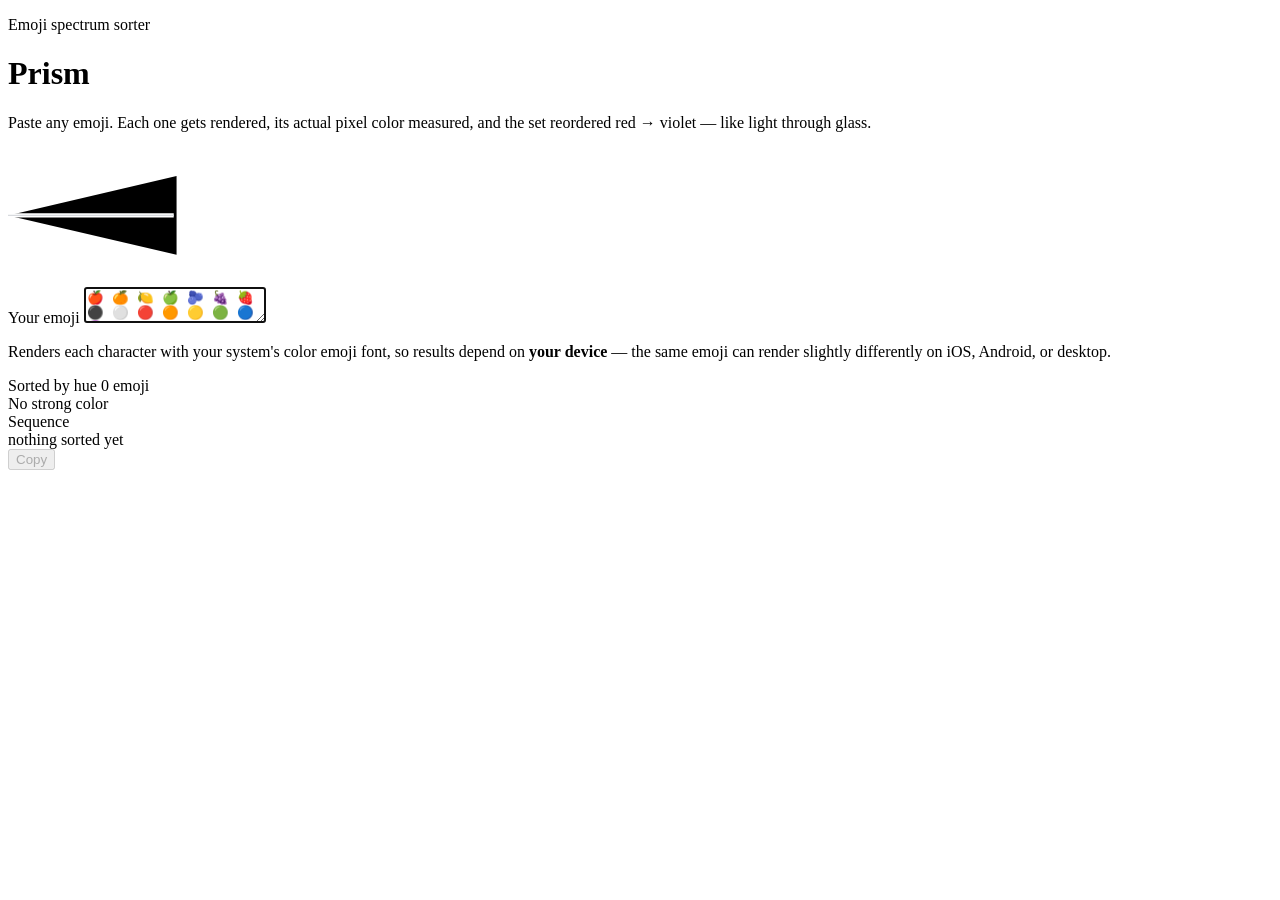
==== index.html @ acdf9fe7 "Create index.html" ====
<!DOCTYPE html>
<html lang="en">
<head>
<meta charset="UTF-8" />
<meta name="viewport" content="width=device-width, initial-scale=1.0" />
<title>Prism — sort emoji by color</title>
<link rel="stylesheet" href="style.css">
</head>
<body>
<div class="wrap">

  <p class="eyebrow">Emoji spectrum sorter</p>
  <h1>Prism</h1>
  <p class="sub">Paste any emoji. Each one gets rendered, its actual pixel color measured, and the set reordered red&nbsp;→&nbsp;violet — like light through glass.</p>

  <div class="prism-row" aria-hidden="true">
    <svg viewBox="0 0 900 96" preserveAspectRatio="none">
      <polygon points="0,48 120,20 120,76" fill="var(--glass)" stroke="var(--glass-line)" stroke-width="1.5"/>
      <line x1="0" y1="48" x2="118" y2="48" stroke="#fff" stroke-width="3"/>
      <line x1="0" y1="48" x2="118" y2="48" stroke="#d8dade" stroke-width="1"/>
      <g stroke-width="2.4" stroke-linecap="round" opacity="0.9">
        <line x1="120" y1="44" x2="900" y2="6"  stroke="var(--red)"/>
        <line x1="120" y1="45" x2="900" y2="18" stroke="var(--orange)"/>
        <line x1="120" y1="46" x2="900" y2="30" stroke="var(--yellow)"/>
        <line x1="120" y1="47" x2="900" y2="46" stroke="var(--green)"/>
        <line x1="120" y1="48" x2="900" y2="62" stroke="var(--teal)"/>
        <line x1="120" y1="49" x2="900" y2="76" stroke="var(--blue)"/>
        <line x1="120" y1="50" x2="900" y2="88" stroke="var(--indigo)"/>
      </g>
    </svg>
  </div>

  <div class="field">
    <label class="field-label" for="emoji-input">Your emoji</label>
    <textarea id="emoji-input" placeholder="🍎 🍊 🍋 🍏 🫐 🍇 🍓 ⚫ ⚪ 🔴 🟠 🟡 🟢 🔵 🟣" autofocus></textarea>
  </div>
  <p class="hint">Renders each character with your system's color emoji font, so results depend on <b>your device</b> — the same emoji can render slightly differently on iOS, Android, or desktop.</p>

  <div class="section-label">
    <span>Sorted by hue</span>
    <span class="count" id="count-label">0 emoji</span>
  </div>

  <div class="track-outer">
    <div class="spectrum-key" aria-hidden="true"></div>
    <div class="track" id="track"></div>
  </div>

  <div class="neutral-shelf" id="neutral-shelf">
    <span class="shelf-label">No strong color</span>
  </div>

  <div class="section-label"><span>Sequence</span></div>
  <div class="sequence">
    <div class="seq-text empty" id="seq-text">nothing sorted yet</div>
    <button class="copy" id="copy-btn" disabled>Copy</button>
  </div>
  <p class="status" id="status"></p>

</div>

<canvas id="sampler" width="72" height="72" style="display:none"></canvas>

<script src="script.js"></script>
</body>
</html>
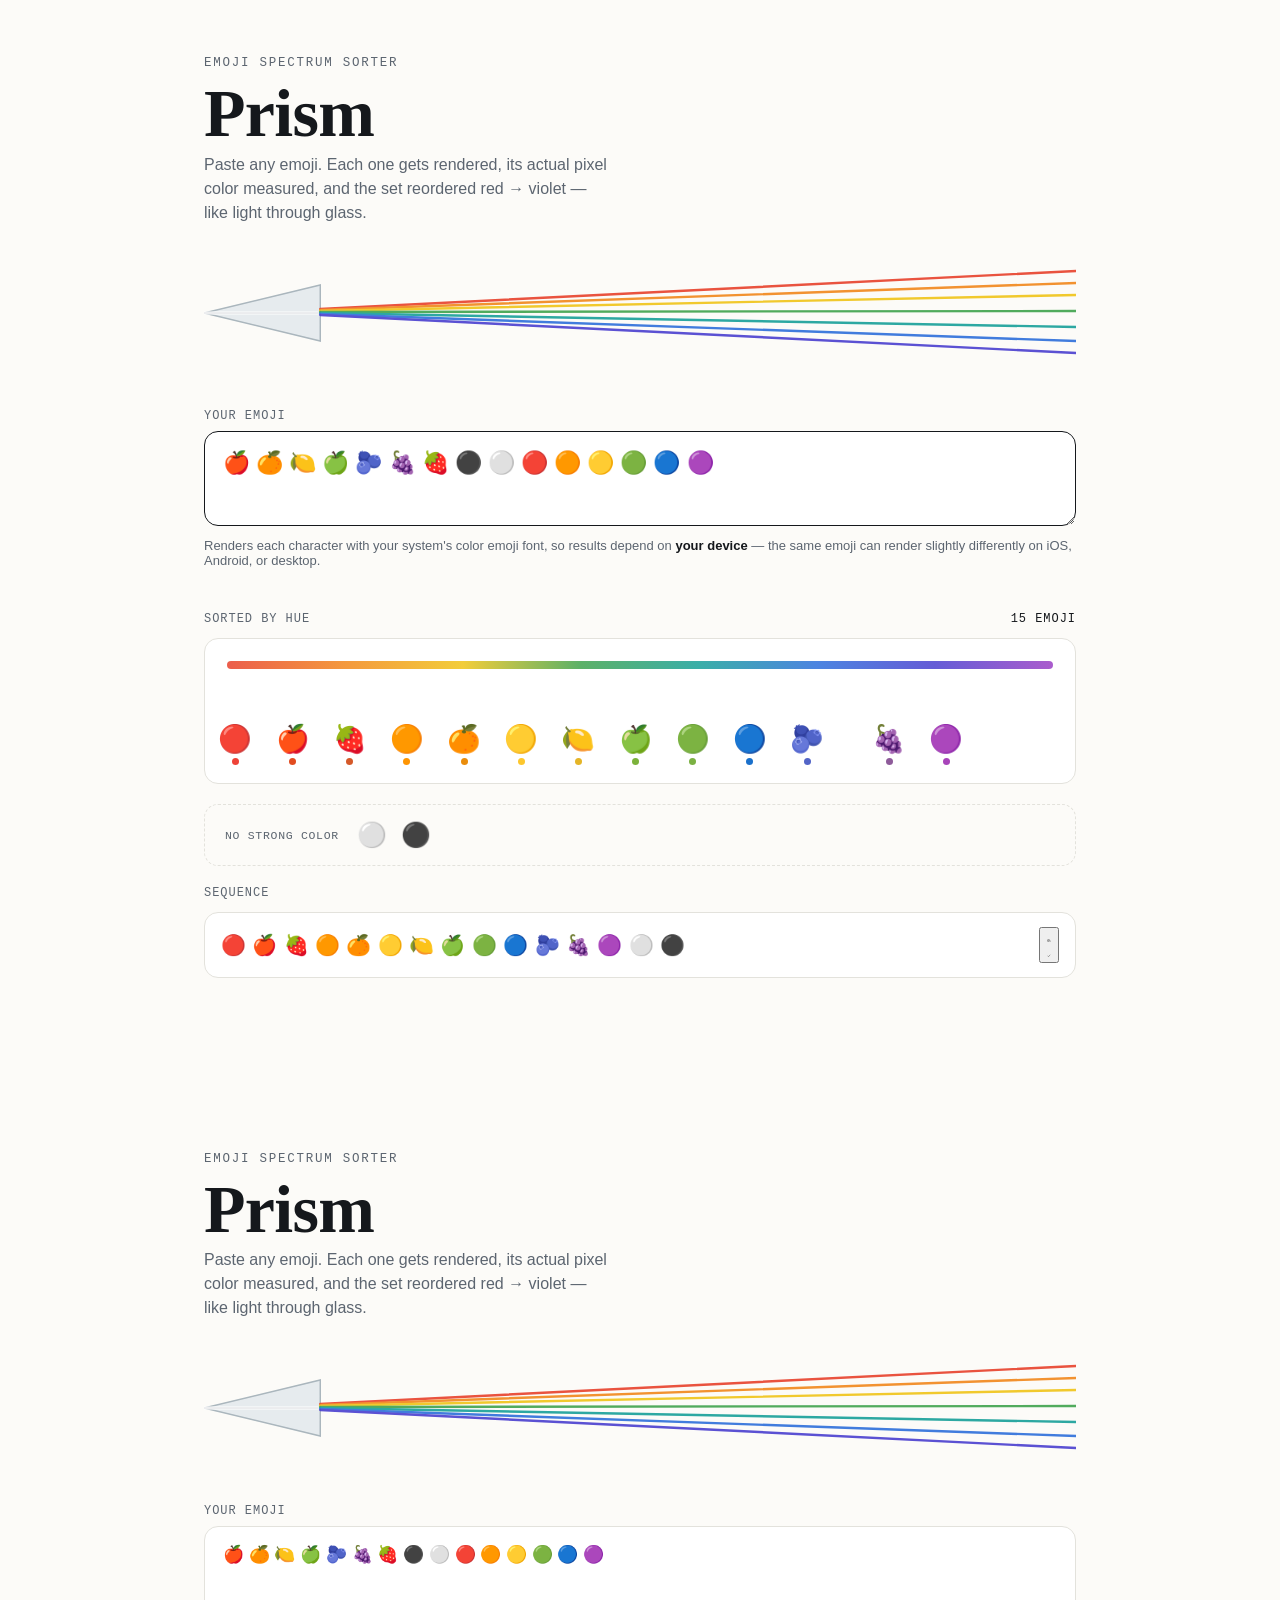
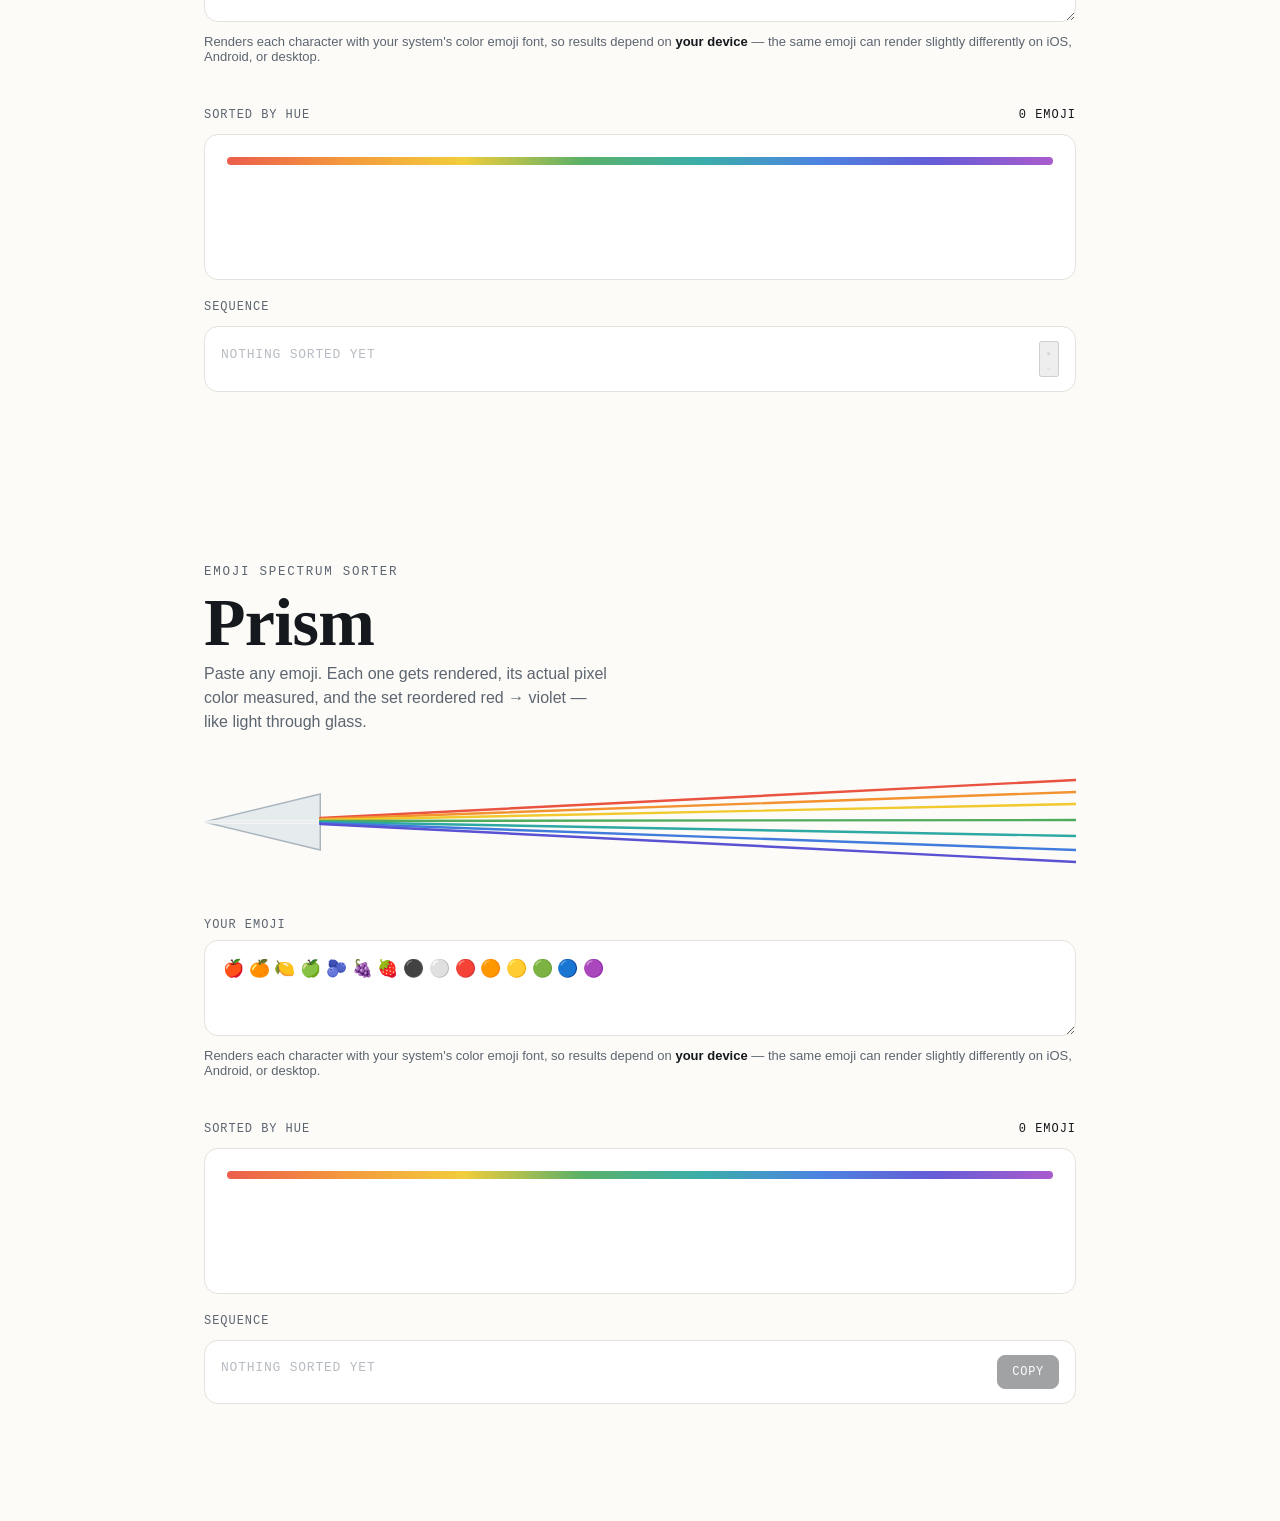
==== commit 87507837: "Update index.html expand text box and improve copying" ====
--- a/index.html
+++ b/index.html
@@ -1,4 +1,6 @@
 <!DOCTYPE html>
+<html lang="en">
+<head><!DOCTYPE html>
 <html lang="en">
 <head>
 <meta charset="UTF-8" />
@@ -53,7 +55,15 @@
   <div class="section-label"><span>Sequence</span></div>
   <div class="sequence">
     <div class="seq-text empty" id="seq-text">nothing sorted yet</div>
-    <button class="copy" id="copy-btn" disabled>Copy</button>
+    <button class="copy-icon-btn" id="copy-btn" disabled aria-label="Copy sequence" title="Copy">
+      <svg class="icon icon-copy" viewBox="0 0 20 20" fill="none" xmlns="http://www.w3.org/2000/svg">
+        <rect x="7" y="7" width="10" height="10" rx="2" stroke="currentColor" stroke-width="1.6"/>
+        <path d="M13 7V5a2 2 0 0 0-2-2H5a2 2 0 0 0-2 2v6a2 2 0 0 0 2 2h2" stroke="currentColor" stroke-width="1.6"/>
+      </svg>
+      <svg class="icon icon-check" viewBox="0 0 20 20" fill="none" xmlns="http://www.w3.org/2000/svg">
+        <path d="M4 10.5l4 4 8-9" stroke="currentColor" stroke-width="1.8" stroke-linecap="round" stroke-linejoin="round"/>
+      </svg>
+    </button>
   </div>
   <p class="status" id="status"></p>
 
@@ -64,3 +74,141 @@
 <script src="script.js"></script>
 </body>
 </html>
+
+<meta charset="UTF-8" /><!DOCTYPE html>
+<html lang="en">
+<head>
+<meta charset="UTF-8" />
+<meta name="viewport" content="width=device-width, initial-scale=1.0" />
+<title>Prism — sort emoji by color</title>
+<link rel="stylesheet" href="style.css">
+</head>
+<body>
+<div class="wrap">
+
+  <p class="eyebrow">Emoji spectrum sorter</p>
+  <h1>Prism</h1>
+  <p class="sub">Paste any emoji. Each one gets rendered, its actual pixel color measured, and the set reordered red&nbsp;→&nbsp;violet — like light through glass.</p>
+
+  <div class="prism-row" aria-hidden="true">
+    <svg viewBox="0 0 900 96" preserveAspectRatio="none">
+      <polygon points="0,48 120,20 120,76" fill="var(--glass)" stroke="var(--glass-line)" stroke-width="1.5"/>
+      <line x1="0" y1="48" x2="118" y2="48" stroke="#fff" stroke-width="3"/>
+      <line x1="0" y1="48" x2="118" y2="48" stroke="#d8dade" stroke-width="1"/>
+      <g stroke-width="2.4" stroke-linecap="round" opacity="0.9">
+        <line x1="120" y1="44" x2="900" y2="6"  stroke="var(--red)"/>
+        <line x1="120" y1="45" x2="900" y2="18" stroke="var(--orange)"/>
+        <line x1="120" y1="46" x2="900" y2="30" stroke="var(--yellow)"/>
+        <line x1="120" y1="47" x2="900" y2="46" stroke="var(--green)"/>
+        <line x1="120" y1="48" x2="900" y2="62" stroke="var(--teal)"/>
+        <line x1="120" y1="49" x2="900" y2="76" stroke="var(--blue)"/>
+        <line x1="120" y1="50" x2="900" y2="88" stroke="var(--indigo)"/>
+      </g>
+    </svg>
+  </div>
+
+  <div class="field">
+    <label class="field-label" for="emoji-input">Your emoji</label>
+    <textarea id="emoji-input" placeholder="🍎 🍊 🍋 🍏 🫐 🍇 🍓 ⚫ ⚪ 🔴 🟠 🟡 🟢 🔵 🟣" autofocus></textarea>
+  </div>
+  <p class="hint">Renders each character with your system's color emoji font, so results depend on <b>your device</b> — the same emoji can render slightly differently on iOS, Android, or desktop.</p>
+
+  <div class="section-label">
+    <span>Sorted by hue</span>
+    <span class="count" id="count-label">0 emoji</span>
+  </div>
+
+  <div class="track-outer">
+    <div class="spectrum-key" aria-hidden="true"></div>
+    <div class="track" id="track"></div>
+  </div>
+
+  <div class="neutral-shelf" id="neutral-shelf">
+    <span class="shelf-label">No strong color</span>
+  </div>
+
+  <div class="section-label"><span>Sequence</span></div>
+  <div class="sequence">
+    <div class="seq-text empty" id="seq-text">nothing sorted yet</div>
+    <button class="copy-icon-btn" id="copy-btn" disabled aria-label="Copy sequence" title="Copy">
+      <svg class="icon icon-copy" viewBox="0 0 20 20" fill="none" xmlns="http://www.w3.org/2000/svg">
+        <rect x="7" y="7" width="10" height="10" rx="2" stroke="currentColor" stroke-width="1.6"/>
+        <path d="M13 7V5a2 2 0 0 0-2-2H5a2 2 0 0 0-2 2v6a2 2 0 0 0 2 2h2" stroke="currentColor" stroke-width="1.6"/>
+      </svg>
+      <svg class="icon icon-check" viewBox="0 0 20 20" fill="none" xmlns="http://www.w3.org/2000/svg">
+        <path d="M4 10.5l4 4 8-9" stroke="currentColor" stroke-width="1.8" stroke-linecap="round" stroke-linejoin="round"/>
+      </svg>
+    </button>
+  </div>
+  <p class="status" id="status"></p>
+
+</div>
+
+<canvas id="sampler" width="72" height="72" style="display:none"></canvas>
+
+<script src="script.js"></script>
+</body>
+</html>
+
+<meta name="viewport" content="width=device-width, initial-scale=1.0" />
+<title>Prism — sort emoji by color</title>
+<link rel="stylesheet" href="style.css">
+</head>
+<body>
+<div class="wrap">
+
+  <p class="eyebrow">Emoji spectrum sorter</p>
+  <h1>Prism</h1>
+  <p class="sub">Paste any emoji. Each one gets rendered, its actual pixel color measured, and the set reordered red&nbsp;→&nbsp;violet — like light through glass.</p>
+
+  <div class="prism-row" aria-hidden="true">
+    <svg viewBox="0 0 900 96" preserveAspectRatio="none">
+      <polygon points="0,48 120,20 120,76" fill="var(--glass)" stroke="var(--glass-line)" stroke-width="1.5"/>
+      <line x1="0" y1="48" x2="118" y2="48" stroke="#fff" stroke-width="3"/>
+      <line x1="0" y1="48" x2="118" y2="48" stroke="#d8dade" stroke-width="1"/>
+      <g stroke-width="2.4" stroke-linecap="round" opacity="0.9">
+        <line x1="120" y1="44" x2="900" y2="6"  stroke="var(--red)"/>
+        <line x1="120" y1="45" x2="900" y2="18" stroke="var(--orange)"/>
+        <line x1="120" y1="46" x2="900" y2="30" stroke="var(--yellow)"/>
+        <line x1="120" y1="47" x2="900" y2="46" stroke="var(--green)"/>
+        <line x1="120" y1="48" x2="900" y2="62" stroke="var(--teal)"/>
+        <line x1="120" y1="49" x2="900" y2="76" stroke="var(--blue)"/>
+        <line x1="120" y1="50" x2="900" y2="88" stroke="var(--indigo)"/>
+      </g>
+    </svg>
+  </div>
+
+  <div class="field">
+    <label class="field-label" for="emoji-input">Your emoji</label>
+    <textarea id="emoji-input" placeholder="🍎 🍊 🍋 🍏 🫐 🍇 🍓 ⚫ ⚪ 🔴 🟠 🟡 🟢 🔵 🟣" autofocus></textarea>
+  </div>
+  <p class="hint">Renders each character with your system's color emoji font, so results depend on <b>your device</b> — the same emoji can render slightly differently on iOS, Android, or desktop.</p>
+
+  <div class="section-label">
+    <span>Sorted by hue</span>
+    <span class="count" id="count-label">0 emoji</span>
+  </div>
+
+  <div class="track-outer">
+    <div class="spectrum-key" aria-hidden="true"></div>
+    <div class="track" id="track"></div>
+  </div>
+
+  <div class="neutral-shelf" id="neutral-shelf">
+    <span class="shelf-label">No strong color</span>
+  </div>
+
+  <div class="section-label"><span>Sequence</span></div>
+  <div class="sequence">
+    <div class="seq-text empty" id="seq-text">nothing sorted yet</div>
+    <button class="copy" id="copy-btn" disabled>Copy</button>
+  </div>
+  <p class="status" id="status"></p>
+
+</div>
+
+<canvas id="sampler" width="72" height="72" style="display:none"></canvas>
+
+<script src="script.js"></script>
+</body>
+</html>
--- a/style.css
+++ b/style.css
@@ -0,0 +1,252 @@
+:root{
+  --paper:#fcfbf8;
+  --ink:#15181c;
+  --ink-soft:#5c6570;
+  --line:#e3e2dc;
+  --glass:#e6ebee;
+  --glass-line:#aab6bd;
+  --red:#e8412c;
+  --orange:#f2871b;
+  --yellow:#f0c418;
+  --green:#3fa34d;
+  --teal:#17a099;
+  --blue:#2d6fdb;
+  --indigo:#4a3fcf;
+  --violet:#9b3fc4;
+  --radius:14px;
+
+  --font-display: Georgia, 'Times New Roman', ui-serif, serif;
+  --font-body: -apple-system, BlinkMacSystemFont, 'Segoe UI', Roboto, Helvetica, Arial, sans-serif;
+  --font-mono: ui-monospace, 'SF Mono', 'Cascadia Mono', 'Consolas', 'Courier New', monospace;
+}
+
+* { box-sizing: border-box; }
+
+body{
+  margin:0;
+  background:var(--paper);
+  color:var(--ink);
+  font-family:var(--font-body);
+  -webkit-font-smoothing:antialiased;
+}
+
+.wrap{
+  max-width:920px;
+  margin:0 auto;
+  padding:56px 24px 80px;
+}
+
+.eyebrow{
+  font-family:var(--font-mono);
+  font-size:12.5px;
+  letter-spacing:.14em;
+  text-transform:uppercase;
+  color:var(--ink-soft);
+  margin:0 0 10px;
+}
+
+h1{
+  font-family:var(--font-display);
+  font-optical-sizing:auto;
+  font-weight:600;
+  font-size:clamp(40px, 8vw, 68px);
+  line-height:.98;
+  letter-spacing:-0.01em;
+  margin:0 0 6px;
+}
+
+.sub{
+  color:var(--ink-soft);
+  font-size:16px;
+  max-width:46ch;
+  margin:0 0 40px;
+  line-height:1.5;
+}
+
+/* ---- prism graphic ---- */
+.prism-row{
+  display:flex;
+  align-items:center;
+  gap:0;
+  margin-bottom:48px;
+  height:96px;
+}
+.prism-row svg{ width:100%; height:100%; display:block; }
+
+/* ---- input ---- */
+.field{
+  position:relative;
+  margin-bottom:8px;
+}
+label.field-label{
+  display:block;
+  font-family:var(--font-mono);
+  font-size:12px;
+  letter-spacing:.08em;
+  text-transform:uppercase;
+  color:var(--ink-soft);
+  margin-bottom:8px;
+}
+textarea{
+  width:100%;
+  resize:vertical;
+  min-height:64px;
+  max-height:200px;
+  border:1.5px solid var(--line);
+  border-radius:var(--radius);
+  background:#fff;
+  padding:16px 18px;
+  font-size:22px;
+  font-family:var(--font-body);
+  color:var(--ink);
+  line-height:1.4;
+  outline:none;
+  transition:border-color .15s ease;
+}
+textarea:focus{ border-color:var(--ink); }
+textarea::placeholder{ color:#b7bcc2; font-size:17px; }
+
+.hint{
+  font-size:13px;
+  color:var(--ink-soft);
+  margin:8px 0 44px;
+}
+.hint b{ color:var(--ink); font-weight:600; }
+
+/* ---- output section ---- */
+.section-label{
+  font-family:var(--font-mono);
+  font-size:12px;
+  letter-spacing:.08em;
+  text-transform:uppercase;
+  color:var(--ink-soft);
+  display:flex;
+  justify-content:space-between;
+  align-items:baseline;
+  margin-bottom:12px;
+}
+.count{ color:var(--ink); font-weight:500; }
+
+.track-outer{
+  border:1.5px solid var(--line);
+  border-radius:var(--radius);
+  background:#fff;
+  padding:22px 22px 18px;
+  margin-bottom:20px;
+}
+
+.spectrum-key{
+  height:8px;
+  border-radius:5px;
+  margin-bottom:22px;
+  background:linear-gradient(90deg,
+    var(--red), var(--orange), var(--yellow), var(--green),
+    var(--teal), var(--blue), var(--indigo), var(--violet));
+  opacity:.85;
+}
+
+.track{
+  position:relative;
+  height:74px;
+}
+.chip{
+  position:absolute;
+  bottom:0;
+  transform:translateX(-50%);
+  display:flex;
+  flex-direction:column;
+  align-items:center;
+  gap:5px;
+  transition:left .35s cubic-bezier(.2,.7,.3,1);
+}
+.chip .glyph{
+  font-size:27px;
+  line-height:1;
+}
+.chip .dot{
+  width:7px;
+  height:7px;
+  border-radius:50%;
+  background:var(--dotcolor, #ccc);
+}
+
+.neutral-shelf{
+  border:1.5px dashed var(--line);
+  border-radius:var(--radius);
+  padding:16px 20px;
+  display:none;
+  align-items:center;
+  gap:14px;
+  flex-wrap:wrap;
+  margin-bottom:20px;
+}
+.neutral-shelf.show{ display:flex; }
+.neutral-shelf .shelf-label{
+  font-family:var(--font-mono);
+  font-size:11.5px;
+  letter-spacing:.06em;
+  text-transform:uppercase;
+  color:var(--ink-soft);
+  margin-right:4px;
+}
+.neutral-shelf .glyph{ font-size:24px; }
+
+/* ---- sequence readout ---- */
+.sequence{
+  display:flex;
+  align-items:center;
+  gap:12px;
+  border:1.5px solid var(--line);
+  border-radius:var(--radius);
+  padding:14px 16px;
+  background:#fff;
+}
+.sequence .seq-text{
+  flex:1;
+  font-size:20px;
+  letter-spacing:.02em;
+  word-break:break-all;
+  min-height:24px;
+}
+.sequence .seq-text.empty{
+  font-family:var(--font-mono);
+  font-size:13px;
+  color:#b7bcc2;
+  text-transform:uppercase;
+  letter-spacing:.06em;
+}
+button.copy{
+  font-family:var(--font-mono);
+  font-size:12px;
+  letter-spacing:.06em;
+  text-transform:uppercase;
+  border:1.5px solid var(--ink);
+  background:var(--ink);
+  color:var(--paper);
+  border-radius:8px;
+  padding:9px 14px;
+  cursor:pointer;
+  white-space:nowrap;
+  transition:opacity .15s ease;
+}
+button.copy:hover{ opacity:.82; }
+button.copy:active{ opacity:.65; }
+button.copy:disabled{ opacity:.4; cursor:default; }
+
+.status{
+  font-family:var(--font-mono);
+  font-size:11.5px;
+  color:var(--ink-soft);
+  margin-top:10px;
+  min-height:16px;
+}
+
+@media (max-width:520px){
+  .wrap{ padding:40px 18px 60px; }
+  .prism-row{ height:64px; margin-bottom:34px; }
+  textarea{ font-size:19px; }
+}
+
+@media (prefers-reduced-motion: reduce){
+  .chip{ transition:none; }
+}
--- a/style.css
+++ b/style.css
@@ -0,0 +1,252 @@
+:root{
+  --paper:#fcfbf8;
+  --ink:#15181c;
+  --ink-soft:#5c6570;
+  --line:#e3e2dc;
+  --glass:#e6ebee;
+  --glass-line:#aab6bd;
+  --red:#e8412c;
+  --orange:#f2871b;
+  --yellow:#f0c418;
+  --green:#3fa34d;
+  --teal:#17a099;
+  --blue:#2d6fdb;
+  --indigo:#4a3fcf;
+  --violet:#9b3fc4;
+  --radius:14px;
+
+  --font-display: Georgia, 'Times New Roman', ui-serif, serif;
+  --font-body: -apple-system, BlinkMacSystemFont, 'Segoe UI', Roboto, Helvetica, Arial, sans-serif;
+  --font-mono: ui-monospace, 'SF Mono', 'Cascadia Mono', 'Consolas', 'Courier New', monospace;
+}
+
+* { box-sizing: border-box; }
+
+body{
+  margin:0;
+  background:var(--paper);
+  color:var(--ink);
+  font-family:var(--font-body);
+  -webkit-font-smoothing:antialiased;
+}
+
+.wrap{
+  max-width:920px;
+  margin:0 auto;
+  padding:56px 24px 80px;
+}
+
+.eyebrow{
+  font-family:var(--font-mono);
+  font-size:12.5px;
+  letter-spacing:.14em;
+  text-transform:uppercase;
+  color:var(--ink-soft);
+  margin:0 0 10px;
+}
+
+h1{
+  font-family:var(--font-display);
+  font-optical-sizing:auto;
+  font-weight:600;
+  font-size:clamp(40px, 8vw, 68px);
+  line-height:.98;
+  letter-spacing:-0.01em;
+  margin:0 0 6px;
+}
+
+.sub{
+  color:var(--ink-soft);
+  font-size:16px;
+  max-width:46ch;
+  margin:0 0 40px;
+  line-height:1.5;
+}
+
+/* ---- prism graphic ---- */
+.prism-row{
+  display:flex;
+  align-items:center;
+  gap:0;
+  margin-bottom:48px;
+  height:96px;
+}
+.prism-row svg{ width:100%; height:100%; display:block; }
+
+/* ---- input ---- */
+.field{
+  position:relative;
+  margin-bottom:8px;
+}
+label.field-label{
+  display:block;
+  font-family:var(--font-mono);
+  font-size:12px;
+  letter-spacing:.08em;
+  text-transform:uppercase;
+  color:var(--ink-soft);
+  margin-bottom:8px;
+}
+textarea{
+  width:100%;
+  resize:vertical;
+  min-height:64px;
+  max-height:200px;
+  border:1.5px solid var(--line);
+  border-radius:var(--radius);
+  background:#fff;
+  padding:16px 18px;
+  font-size:22px;
+  font-family:var(--font-body);
+  color:var(--ink);
+  line-height:1.4;
+  outline:none;
+  transition:border-color .15s ease;
+}
+textarea:focus{ border-color:var(--ink); }
+textarea::placeholder{ color:#b7bcc2; font-size:17px; }
+
+.hint{
+  font-size:13px;
+  color:var(--ink-soft);
+  margin:8px 0 44px;
+}
+.hint b{ color:var(--ink); font-weight:600; }
+
+/* ---- output section ---- */
+.section-label{
+  font-family:var(--font-mono);
+  font-size:12px;
+  letter-spacing:.08em;
+  text-transform:uppercase;
+  color:var(--ink-soft);
+  display:flex;
+  justify-content:space-between;
+  align-items:baseline;
+  margin-bottom:12px;
+}
+.count{ color:var(--ink); font-weight:500; }
+
+.track-outer{
+  border:1.5px solid var(--line);
+  border-radius:var(--radius);
+  background:#fff;
+  padding:22px 22px 18px;
+  margin-bottom:20px;
+}
+
+.spectrum-key{
+  height:8px;
+  border-radius:5px;
+  margin-bottom:22px;
+  background:linear-gradient(90deg,
+    var(--red), var(--orange), var(--yellow), var(--green),
+    var(--teal), var(--blue), var(--indigo), var(--violet));
+  opacity:.85;
+}
+
+.track{
+  position:relative;
+  height:74px;
+}
+.chip{
+  position:absolute;
+  bottom:0;
+  transform:translateX(-50%);
+  display:flex;
+  flex-direction:column;
+  align-items:center;
+  gap:5px;
+  transition:left .35s cubic-bezier(.2,.7,.3,1);
+}
+.chip .glyph{
+  font-size:27px;
+  line-height:1;
+}
+.chip .dot{
+  width:7px;
+  height:7px;
+  border-radius:50%;
+  background:var(--dotcolor, #ccc);
+}
+
+.neutral-shelf{
+  border:1.5px dashed var(--line);
+  border-radius:var(--radius);
+  padding:16px 20px;
+  display:none;
+  align-items:center;
+  gap:14px;
+  flex-wrap:wrap;
+  margin-bottom:20px;
+}
+.neutral-shelf.show{ display:flex; }
+.neutral-shelf .shelf-label{
+  font-family:var(--font-mono);
+  font-size:11.5px;
+  letter-spacing:.06em;
+  text-transform:uppercase;
+  color:var(--ink-soft);
+  margin-right:4px;
+}
+.neutral-shelf .glyph{ font-size:24px; }
+
+/* ---- sequence readout ---- */
+.sequence{
+  display:flex;
+  align-items:center;
+  gap:12px;
+  border:1.5px solid var(--line);
+  border-radius:var(--radius);
+  padding:14px 16px;
+  background:#fff;
+}
+.sequence .seq-text{
+  flex:1;
+  font-size:20px;
+  letter-spacing:.02em;
+  word-break:break-all;
+  min-height:24px;
+}
+.sequence .seq-text.empty{
+  font-family:var(--font-mono);
+  font-size:13px;
+  color:#b7bcc2;
+  text-transform:uppercase;
+  letter-spacing:.06em;
+}
+button.copy{
+  font-family:var(--font-mono);
+  font-size:12px;
+  letter-spacing:.06em;
+  text-transform:uppercase;
+  border:1.5px solid var(--ink);
+  background:var(--ink);
+  color:var(--paper);
+  border-radius:8px;
+  padding:9px 14px;
+  cursor:pointer;
+  white-space:nowrap;
+  transition:opacity .15s ease;
+}
+button.copy:hover{ opacity:.82; }
+button.copy:active{ opacity:.65; }
+button.copy:disabled{ opacity:.4; cursor:default; }
+
+.status{
+  font-family:var(--font-mono);
+  font-size:11.5px;
+  color:var(--ink-soft);
+  margin-top:10px;
+  min-height:16px;
+}
+
+@media (max-width:520px){
+  .wrap{ padding:40px 18px 60px; }
+  .prism-row{ height:64px; margin-bottom:34px; }
+  textarea{ font-size:19px; }
+}
+
+@media (prefers-reduced-motion: reduce){
+  .chip{ transition:none; }
+}
--- a/style.css
+++ b/style.css
@@ -0,0 +1,252 @@
+:root{
+  --paper:#fcfbf8;
+  --ink:#15181c;
+  --ink-soft:#5c6570;
+  --line:#e3e2dc;
+  --glass:#e6ebee;
+  --glass-line:#aab6bd;
+  --red:#e8412c;
+  --orange:#f2871b;
+  --yellow:#f0c418;
+  --green:#3fa34d;
+  --teal:#17a099;
+  --blue:#2d6fdb;
+  --indigo:#4a3fcf;
+  --violet:#9b3fc4;
+  --radius:14px;
+
+  --font-display: Georgia, 'Times New Roman', ui-serif, serif;
+  --font-body: -apple-system, BlinkMacSystemFont, 'Segoe UI', Roboto, Helvetica, Arial, sans-serif;
+  --font-mono: ui-monospace, 'SF Mono', 'Cascadia Mono', 'Consolas', 'Courier New', monospace;
+}
+
+* { box-sizing: border-box; }
+
+body{
+  margin:0;
+  background:var(--paper);
+  color:var(--ink);
+  font-family:var(--font-body);
+  -webkit-font-smoothing:antialiased;
+}
+
+.wrap{
+  max-width:920px;
+  margin:0 auto;
+  padding:56px 24px 80px;
+}
+
+.eyebrow{
+  font-family:var(--font-mono);
+  font-size:12.5px;
+  letter-spacing:.14em;
+  text-transform:uppercase;
+  color:var(--ink-soft);
+  margin:0 0 10px;
+}
+
+h1{
+  font-family:var(--font-display);
+  font-optical-sizing:auto;
+  font-weight:600;
+  font-size:clamp(40px, 8vw, 68px);
+  line-height:.98;
+  letter-spacing:-0.01em;
+  margin:0 0 6px;
+}
+
+.sub{
+  color:var(--ink-soft);
+  font-size:16px;
+  max-width:46ch;
+  margin:0 0 40px;
+  line-height:1.5;
+}
+
+/* ---- prism graphic ---- */
+.prism-row{
+  display:flex;
+  align-items:center;
+  gap:0;
+  margin-bottom:48px;
+  height:96px;
+}
+.prism-row svg{ width:100%; height:100%; display:block; }
+
+/* ---- input ---- */
+.field{
+  position:relative;
+  margin-bottom:8px;
+}
+label.field-label{
+  display:block;
+  font-family:var(--font-mono);
+  font-size:12px;
+  letter-spacing:.08em;
+  text-transform:uppercase;
+  color:var(--ink-soft);
+  margin-bottom:8px;
+}
+textarea{
+  width:100%;
+  resize:vertical;
+  min-height:64px;
+  max-height:200px;
+  border:1.5px solid var(--line);
+  border-radius:var(--radius);
+  background:#fff;
+  padding:16px 18px;
+  font-size:22px;
+  font-family:var(--font-body);
+  color:var(--ink);
+  line-height:1.4;
+  outline:none;
+  transition:border-color .15s ease;
+}
+textarea:focus{ border-color:var(--ink); }
+textarea::placeholder{ color:#b7bcc2; font-size:17px; }
+
+.hint{
+  font-size:13px;
+  color:var(--ink-soft);
+  margin:8px 0 44px;
+}
+.hint b{ color:var(--ink); font-weight:600; }
+
+/* ---- output section ---- */
+.section-label{
+  font-family:var(--font-mono);
+  font-size:12px;
+  letter-spacing:.08em;
+  text-transform:uppercase;
+  color:var(--ink-soft);
+  display:flex;
+  justify-content:space-between;
+  align-items:baseline;
+  margin-bottom:12px;
+}
+.count{ color:var(--ink); font-weight:500; }
+
+.track-outer{
+  border:1.5px solid var(--line);
+  border-radius:var(--radius);
+  background:#fff;
+  padding:22px 22px 18px;
+  margin-bottom:20px;
+}
+
+.spectrum-key{
+  height:8px;
+  border-radius:5px;
+  margin-bottom:22px;
+  background:linear-gradient(90deg,
+    var(--red), var(--orange), var(--yellow), var(--green),
+    var(--teal), var(--blue), var(--indigo), var(--violet));
+  opacity:.85;
+}
+
+.track{
+  position:relative;
+  height:74px;
+}
+.chip{
+  position:absolute;
+  bottom:0;
+  transform:translateX(-50%);
+  display:flex;
+  flex-direction:column;
+  align-items:center;
+  gap:5px;
+  transition:left .35s cubic-bezier(.2,.7,.3,1);
+}
+.chip .glyph{
+  font-size:27px;
+  line-height:1;
+}
+.chip .dot{
+  width:7px;
+  height:7px;
+  border-radius:50%;
+  background:var(--dotcolor, #ccc);
+}
+
+.neutral-shelf{
+  border:1.5px dashed var(--line);
+  border-radius:var(--radius);
+  padding:16px 20px;
+  display:none;
+  align-items:center;
+  gap:14px;
+  flex-wrap:wrap;
+  margin-bottom:20px;
+}
+.neutral-shelf.show{ display:flex; }
+.neutral-shelf .shelf-label{
+  font-family:var(--font-mono);
+  font-size:11.5px;
+  letter-spacing:.06em;
+  text-transform:uppercase;
+  color:var(--ink-soft);
+  margin-right:4px;
+}
+.neutral-shelf .glyph{ font-size:24px; }
+
+/* ---- sequence readout ---- */
+.sequence{
+  display:flex;
+  align-items:center;
+  gap:12px;
+  border:1.5px solid var(--line);
+  border-radius:var(--radius);
+  padding:14px 16px;
+  background:#fff;
+}
+.sequence .seq-text{
+  flex:1;
+  font-size:20px;
+  letter-spacing:.02em;
+  word-break:break-all;
+  min-height:24px;
+}
+.sequence .seq-text.empty{
+  font-family:var(--font-mono);
+  font-size:13px;
+  color:#b7bcc2;
+  text-transform:uppercase;
+  letter-spacing:.06em;
+}
+button.copy{
+  font-family:var(--font-mono);
+  font-size:12px;
+  letter-spacing:.06em;
+  text-transform:uppercase;
+  border:1.5px solid var(--ink);
+  background:var(--ink);
+  color:var(--paper);
+  border-radius:8px;
+  padding:9px 14px;
+  cursor:pointer;
+  white-space:nowrap;
+  transition:opacity .15s ease;
+}
+button.copy:hover{ opacity:.82; }
+button.copy:active{ opacity:.65; }
+button.copy:disabled{ opacity:.4; cursor:default; }
+
+.status{
+  font-family:var(--font-mono);
+  font-size:11.5px;
+  color:var(--ink-soft);
+  margin-top:10px;
+  min-height:16px;
+}
+
+@media (max-width:520px){
+  .wrap{ padding:40px 18px 60px; }
+  .prism-row{ height:64px; margin-bottom:34px; }
+  textarea{ font-size:19px; }
+}
+
+@media (prefers-reduced-motion: reduce){
+  .chip{ transition:none; }
+}
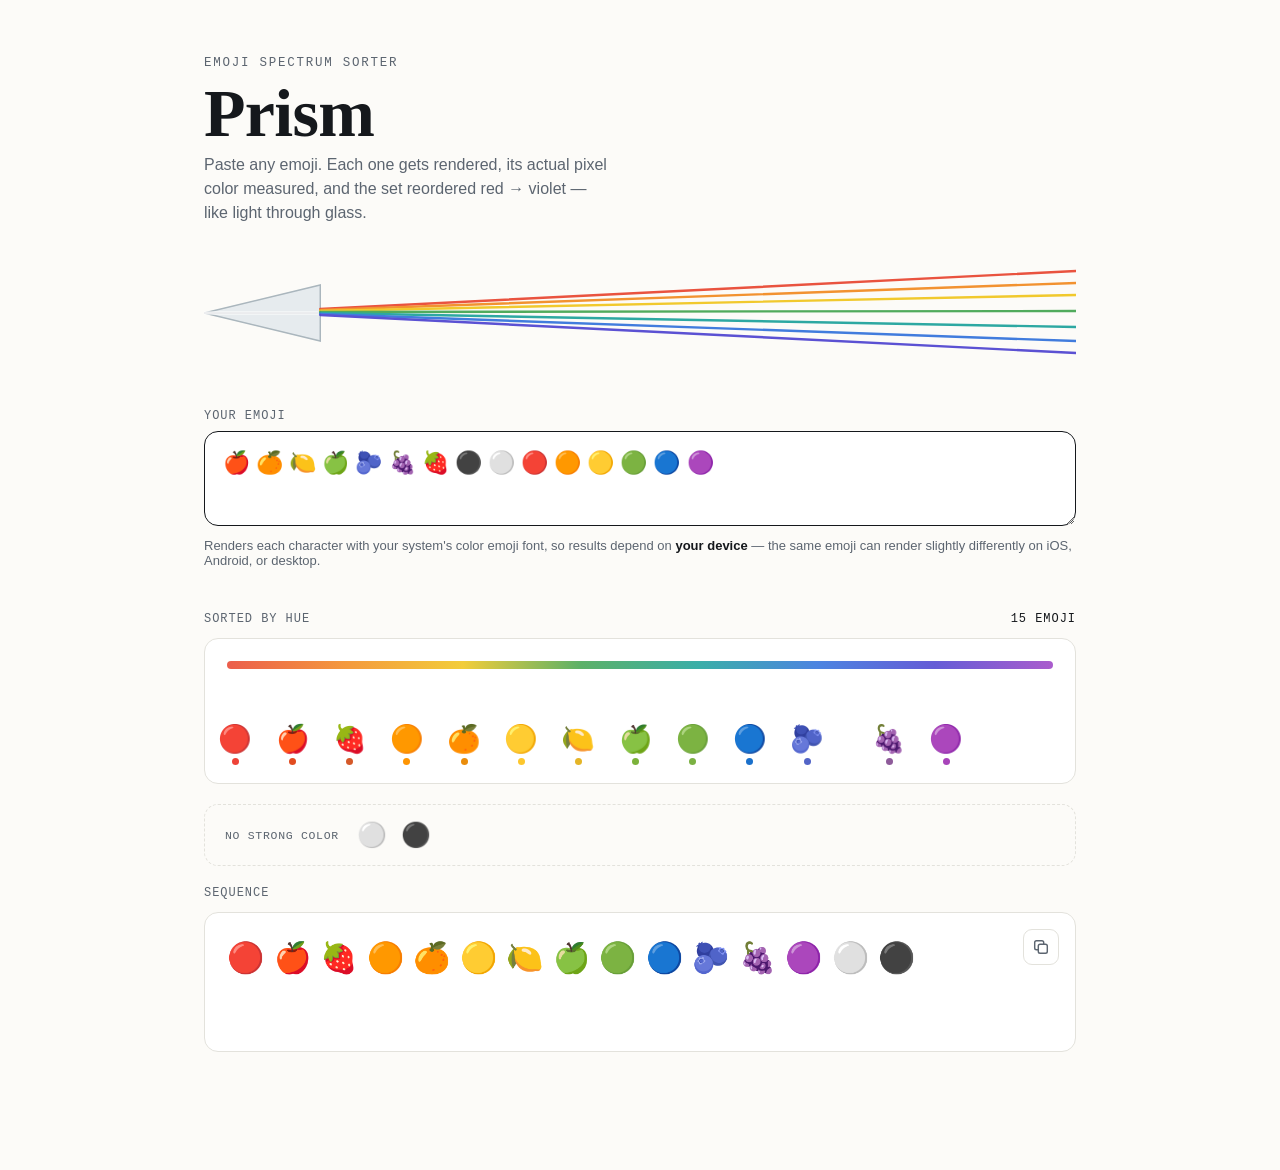
==== commit 89cc4c40: "Update index.html" ====
--- a/index.html
+++ b/index.html
@@ -74,141 +74,3 @@
 <script src="script.js"></script>
 </body>
 </html>
-
-<meta charset="UTF-8" /><!DOCTYPE html>
-<html lang="en">
-<head>
-<meta charset="UTF-8" />
-<meta name="viewport" content="width=device-width, initial-scale=1.0" />
-<title>Prism — sort emoji by color</title>
-<link rel="stylesheet" href="style.css">
-</head>
-<body>
-<div class="wrap">
-
-  <p class="eyebrow">Emoji spectrum sorter</p>
-  <h1>Prism</h1>
-  <p class="sub">Paste any emoji. Each one gets rendered, its actual pixel color measured, and the set reordered red&nbsp;→&nbsp;violet — like light through glass.</p>
-
-  <div class="prism-row" aria-hidden="true">
-    <svg viewBox="0 0 900 96" preserveAspectRatio="none">
-      <polygon points="0,48 120,20 120,76" fill="var(--glass)" stroke="var(--glass-line)" stroke-width="1.5"/>
-      <line x1="0" y1="48" x2="118" y2="48" stroke="#fff" stroke-width="3"/>
-      <line x1="0" y1="48" x2="118" y2="48" stroke="#d8dade" stroke-width="1"/>
-      <g stroke-width="2.4" stroke-linecap="round" opacity="0.9">
-        <line x1="120" y1="44" x2="900" y2="6"  stroke="var(--red)"/>
-        <line x1="120" y1="45" x2="900" y2="18" stroke="var(--orange)"/>
-        <line x1="120" y1="46" x2="900" y2="30" stroke="var(--yellow)"/>
-        <line x1="120" y1="47" x2="900" y2="46" stroke="var(--green)"/>
-        <line x1="120" y1="48" x2="900" y2="62" stroke="var(--teal)"/>
-        <line x1="120" y1="49" x2="900" y2="76" stroke="var(--blue)"/>
-        <line x1="120" y1="50" x2="900" y2="88" stroke="var(--indigo)"/>
-      </g>
-    </svg>
-  </div>
-
-  <div class="field">
-    <label class="field-label" for="emoji-input">Your emoji</label>
-    <textarea id="emoji-input" placeholder="🍎 🍊 🍋 🍏 🫐 🍇 🍓 ⚫ ⚪ 🔴 🟠 🟡 🟢 🔵 🟣" autofocus></textarea>
-  </div>
-  <p class="hint">Renders each character with your system's color emoji font, so results depend on <b>your device</b> — the same emoji can render slightly differently on iOS, Android, or desktop.</p>
-
-  <div class="section-label">
-    <span>Sorted by hue</span>
-    <span class="count" id="count-label">0 emoji</span>
-  </div>
-
-  <div class="track-outer">
-    <div class="spectrum-key" aria-hidden="true"></div>
-    <div class="track" id="track"></div>
-  </div>
-
-  <div class="neutral-shelf" id="neutral-shelf">
-    <span class="shelf-label">No strong color</span>
-  </div>
-
-  <div class="section-label"><span>Sequence</span></div>
-  <div class="sequence">
-    <div class="seq-text empty" id="seq-text">nothing sorted yet</div>
-    <button class="copy-icon-btn" id="copy-btn" disabled aria-label="Copy sequence" title="Copy">
-      <svg class="icon icon-copy" viewBox="0 0 20 20" fill="none" xmlns="http://www.w3.org/2000/svg">
-        <rect x="7" y="7" width="10" height="10" rx="2" stroke="currentColor" stroke-width="1.6"/>
-        <path d="M13 7V5a2 2 0 0 0-2-2H5a2 2 0 0 0-2 2v6a2 2 0 0 0 2 2h2" stroke="currentColor" stroke-width="1.6"/>
-      </svg>
-      <svg class="icon icon-check" viewBox="0 0 20 20" fill="none" xmlns="http://www.w3.org/2000/svg">
-        <path d="M4 10.5l4 4 8-9" stroke="currentColor" stroke-width="1.8" stroke-linecap="round" stroke-linejoin="round"/>
-      </svg>
-    </button>
-  </div>
-  <p class="status" id="status"></p>
-
-</div>
-
-<canvas id="sampler" width="72" height="72" style="display:none"></canvas>
-
-<script src="script.js"></script>
-</body>
-</html>
-
-<meta name="viewport" content="width=device-width, initial-scale=1.0" />
-<title>Prism — sort emoji by color</title>
-<link rel="stylesheet" href="style.css">
-</head>
-<body>
-<div class="wrap">
-
-  <p class="eyebrow">Emoji spectrum sorter</p>
-  <h1>Prism</h1>
-  <p class="sub">Paste any emoji. Each one gets rendered, its actual pixel color measured, and the set reordered red&nbsp;→&nbsp;violet — like light through glass.</p>
-
-  <div class="prism-row" aria-hidden="true">
-    <svg viewBox="0 0 900 96" preserveAspectRatio="none">
-      <polygon points="0,48 120,20 120,76" fill="var(--glass)" stroke="var(--glass-line)" stroke-width="1.5"/>
-      <line x1="0" y1="48" x2="118" y2="48" stroke="#fff" stroke-width="3"/>
-      <line x1="0" y1="48" x2="118" y2="48" stroke="#d8dade" stroke-width="1"/>
-      <g stroke-width="2.4" stroke-linecap="round" opacity="0.9">
-        <line x1="120" y1="44" x2="900" y2="6"  stroke="var(--red)"/>
-        <line x1="120" y1="45" x2="900" y2="18" stroke="var(--orange)"/>
-        <line x1="120" y1="46" x2="900" y2="30" stroke="var(--yellow)"/>
-        <line x1="120" y1="47" x2="900" y2="46" stroke="var(--green)"/>
-        <line x1="120" y1="48" x2="900" y2="62" stroke="var(--teal)"/>
-        <line x1="120" y1="49" x2="900" y2="76" stroke="var(--blue)"/>
-        <line x1="120" y1="50" x2="900" y2="88" stroke="var(--indigo)"/>
-      </g>
-    </svg>
-  </div>
-
-  <div class="field">
-    <label class="field-label" for="emoji-input">Your emoji</label>
-    <textarea id="emoji-input" placeholder="🍎 🍊 🍋 🍏 🫐 🍇 🍓 ⚫ ⚪ 🔴 🟠 🟡 🟢 🔵 🟣" autofocus></textarea>
-  </div>
-  <p class="hint">Renders each character with your system's color emoji font, so results depend on <b>your device</b> — the same emoji can render slightly differently on iOS, Android, or desktop.</p>
-
-  <div class="section-label">
-    <span>Sorted by hue</span>
-    <span class="count" id="count-label">0 emoji</span>
-  </div>
-
-  <div class="track-outer">
-    <div class="spectrum-key" aria-hidden="true"></div>
-    <div class="track" id="track"></div>
-  </div>
-
-  <div class="neutral-shelf" id="neutral-shelf">
-    <span class="shelf-label">No strong color</span>
-  </div>
-
-  <div class="section-label"><span>Sequence</span></div>
-  <div class="sequence">
-    <div class="seq-text empty" id="seq-text">nothing sorted yet</div>
-    <button class="copy" id="copy-btn" disabled>Copy</button>
-  </div>
-  <p class="status" id="status"></p>
-
-</div>
-
-<canvas id="sampler" width="72" height="72" style="display:none"></canvas>
-
-<script src="script.js"></script>
-</body>
-</html>
--- a/style.css
+++ b/style.css
@@ -193,19 +193,23 @@
 
 /* ---- sequence readout ---- */
 .sequence{
-  display:flex;
-  align-items:center;
+  position:relative;
+  display:flex;
+  align-items:flex-start;
   gap:12px;
   border:1.5px solid var(--line);
   border-radius:var(--radius);
-  padding:14px 16px;
-  background:#fff;
+  padding:22px 60px 22px 22px;
+  background:#fff;
+  min-height:140px;
 }
 .sequence .seq-text{
   flex:1;
-  font-size:20px;
+  font-size:30px;
+  line-height:1.5;
   letter-spacing:.02em;
-  word-break:break-all;
+  word-break:break-word;
+  white-space:pre-wrap;
   min-height:24px;
 }
 .sequence .seq-text.empty{
@@ -215,23 +219,55 @@
   text-transform:uppercase;
   letter-spacing:.06em;
 }
-button.copy{
-  font-family:var(--font-mono);
-  font-size:12px;
-  letter-spacing:.06em;
-  text-transform:uppercase;
-  border:1.5px solid var(--ink);
-  background:var(--ink);
-  color:var(--paper);
-  border-radius:8px;
-  padding:9px 14px;
+
+.copy-icon-btn{
+  position:absolute;
+  top:16px;
+  right:16px;
+  width:36px;
+  height:36px;
+  display:flex;
+  align-items:center;
+  justify-content:center;
+  border:1.5px solid var(--line);
+  background:#fff;
+  color:var(--ink-soft);
+  border-radius:9px;
   cursor:pointer;
-  white-space:nowrap;
-  transition:opacity .15s ease;
-}
-button.copy:hover{ opacity:.82; }
-button.copy:active{ opacity:.65; }
-button.copy:disabled{ opacity:.4; cursor:default; }
+  padding:0;
+  transition:background .15s ease, color .15s ease, border-color .15s ease;
+}
+.copy-icon-btn:hover:not(:disabled){
+  background:var(--paper);
+  color:var(--ink);
+  border-color:var(--glass-line);
+}
+.copy-icon-btn:active:not(:disabled){ transform:scale(.94); }
+.copy-icon-btn:disabled{ opacity:.35; cursor:default; }
+
+.copy-icon-btn .icon{
+  width:18px;
+  height:18px;
+  position:absolute;
+  transition:opacity .15s ease, transform .15s ease;
+}
+.copy-icon-btn .icon-check{
+  opacity:0;
+  transform:scale(.6);
+  color:var(--green);
+}
+.copy-icon-btn .icon-copy{
+  opacity:1;
+  transform:scale(1);
+}
+.copy-icon-btn.copied .icon-copy{
+  opacity:0;
+  transform:scale(.6);
+}
+.copy-icon-btn.copied .icon-check{
+  opacity:1;
+  transform:scale(1);
+}
 
 .status{
   font-family:var(--font-mono);
